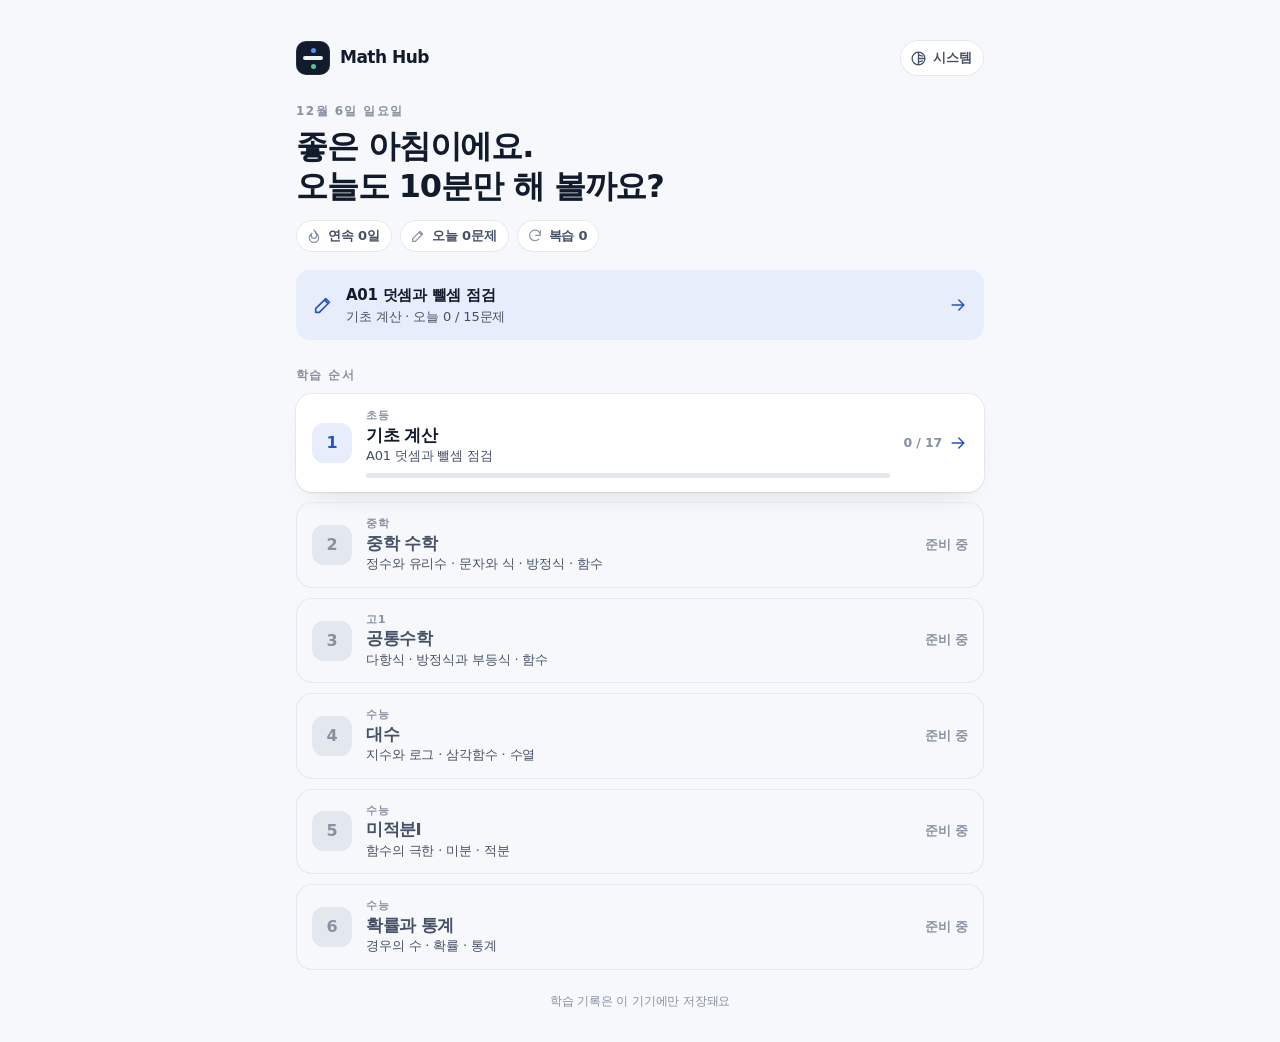
==== docs/index.html @ 7d5328c9 "공통 엔진과 첫 단원 A01 덧셈과 뺄셈 점검 - 엔진: 씨앗 난수, 유형 템플릿 등록·문제 생성, 정답 판정(흔한 실수 설명),   진도(단계, 최근 10문제 중 9문제 통과)," ====
<!doctype html>
<html lang="ko" data-theme="light">
<head>
<meta charset="utf-8">
<meta name="viewport" content="width=device-width, initial-scale=1, viewport-fit=cover">
<meta name="theme-color" content="#F6F8FB">
<title>Math Hub — 기초 계산부터 수능 수학까지</title>
<meta name="description" content="초등 계산부터 수능 수학까지, 하루 10~20분씩 이어 가는 수학 학습 앱">
<link rel="icon" href="data:image/svg+xml,%3Csvg xmlns='http://www.w3.org/2000/svg' viewBox='0 0 256 256'%3E%3Crect width='256' height='256' rx='56' fill='%23111B2B'/%3E%3Ccircle cx='128' cy='68' r='18' fill='%235E8BFF'/%3E%3Crect x='52' y='114' width='152' height='28' rx='14' fill='%23EEF1F6'/%3E%3Ccircle cx='128' cy='188' r='18' fill='%234FC891'/%3E%3C/svg%3E">
<link rel="manifest" href="manifest.webmanifest">
<link rel="apple-touch-icon" href="icons/apple-touch-icon.png">
<meta name="apple-mobile-web-app-capable" content="yes">
<meta name="mobile-web-app-capable" content="yes">
<meta name="apple-mobile-web-app-title" content="Math Hub">
<meta name="apple-mobile-web-app-status-bar-style" content="default">
<meta name="format-detection" content="telephone=no">
<script>
/* 첫 페인트 전에 테마 적용 */
(function () { try { var t = localStorage.getItem('mathhub.theme') || 'auto'; if (t !== 'light' && t !== 'dark') t = matchMedia('(prefers-color-scheme: dark)').matches ? 'dark' : 'light'; document.documentElement.dataset.theme = t; } catch (e) {} })();
</script>
<style>
/* Math Hub 허브 화면 — 무채색 바탕에 강조색(파랑) 하나만 쓴다. */
:root {
  --bg: #F6F8FB; --surface: #FFFFFF; --ink: #111B2B; --ink-2: #465166; --muted: #8791A1; --line: #E4E8EF; --track: #E3E7EE;
  --brand: #2752C4; --soft: #E7EDFB;
  --shadow: 0 0 0 1px rgba(20, 30, 50, .06), 0 1px 2px rgba(20, 20, 30, .04), 0 16px 32px -20px rgba(20, 20, 30, .18);
  --sans: -apple-system, BlinkMacSystemFont, "Pretendard", "Apple SD Gothic Neo", "Noto Sans KR", "Malgun Gothic", system-ui, sans-serif;
}
[data-theme="dark"] {
  --bg: #0C111B; --surface: #141B28; --ink: #EEF1F6; --ink-2: #B4BDCC; --muted: #77839A; --line: #243044; --track: #212B3C;
  --brand: #9DB8FF; --soft: #1B2747;
  --shadow: 0 0 0 1px rgba(255, 255, 255, .06), 0 16px 32px -20px rgba(0, 0, 0, .7);
  color-scheme: dark;
}
* { box-sizing: border-box; margin: 0; }
html { -webkit-text-size-adjust: 100%; -webkit-tap-highlight-color: transparent; }
body { background: var(--bg); color: var(--ink); font: 15px/1.5 var(--sans); letter-spacing: -.01em; -webkit-font-smoothing: antialiased; }
a { color: inherit; text-decoration: none; touch-action: manipulation; }
button { font: inherit; color: inherit; background: none; border: 0; padding: 0; cursor: pointer; touch-action: manipulation; }
:focus-visible { outline: 2px solid var(--ink); outline-offset: 2px; border-radius: 10px; }
svg.ic { width: 20px; height: 20px; fill: none; stroke: currentColor; stroke-width: 1.8; stroke-linecap: round; stroke-linejoin: round; flex: none; }

.page { max-width: 720px; margin: 0 auto; padding: calc(18px + env(safe-area-inset-top)) max(16px, env(safe-area-inset-right)) calc(32px + env(safe-area-inset-bottom)) max(16px, env(safe-area-inset-left)); }
.top { display: flex; align-items: center; justify-content: space-between; gap: 12px; }
.logo { display: flex; align-items: center; gap: 10px; font-weight: 750; font-size: 17px; letter-spacing: -.03em; }
.logo i { width: 34px; height: 34px; border-radius: 10px; background: #111B2B; display: flex; flex-direction: column; align-items: center; justify-content: center; gap: 3.5px; box-shadow: inset 0 0 0 1px rgba(255, 255, 255, .08); }
.logo i b { display: block; width: 5px; height: 5px; border-radius: 50%; }
.logo i b:nth-child(2) { width: 20px; height: 4px; border-radius: 2px; }
.theme { display: inline-flex; align-items: center; gap: 6px; height: 36px; padding: 0 12px 0 10px; border-radius: 999px; color: var(--ink-2); font-size: 13px; font-weight: 600; box-shadow: inset 0 0 0 1px var(--line); background: var(--surface); }
.theme .ic { width: 17px; height: 17px; }

.hello { margin-top: 26px; }
.hello small { display: block; font-size: 12px; font-weight: 650; letter-spacing: .12em; color: var(--muted); }
.hello h1 { font-size: clamp(24px, 6.4vw, 32px); line-height: 1.25; letter-spacing: -.035em; margin-top: 6px; word-break: keep-all; }
.pills { display: flex; flex-wrap: wrap; gap: 8px; margin-top: 14px; }
.pill { display: inline-flex; align-items: center; gap: 6px; height: 32px; padding: 0 12px 0 10px; border-radius: 999px; background: var(--surface); box-shadow: inset 0 0 0 1px var(--line); font-size: 13px; font-weight: 650; color: var(--ink-2); font-variant-numeric: tabular-nums; }
.pill .ic { width: 16px; height: 16px; color: var(--muted); }

.next { display: flex; align-items: center; gap: 12px; margin-top: 18px; padding: 14px 16px; border-radius: 14px; background: var(--soft); color: var(--ink); }
.next > .ic { color: var(--brand); width: 22px; height: 22px; }
.next .txt { flex: 1; min-width: 0; }
.next .txt b, .next .txt small { display: block; overflow: hidden; text-overflow: ellipsis; white-space: nowrap; }
.next .txt b { font-size: 15px; font-weight: 700; letter-spacing: -.02em; } .next .txt small { font-size: 13px; color: var(--ink-2); }
.next .go { color: var(--brand); display: flex; }

.sec { margin-top: 26px; font-size: 12px; font-weight: 650; letter-spacing: .12em; color: var(--muted); }
.areas { display: grid; gap: 10px; margin-top: 10px; }
.area { display: flex; align-items: center; gap: 14px; padding: 14px 16px; border-radius: 16px; background: var(--surface); box-shadow: var(--shadow); transition: transform .15s; }
a.area:active { transform: scale(.985); }
.area .no { width: 40px; height: 40px; border-radius: 12px; display: grid; place-items: center; flex: none; background: var(--soft); color: var(--brand); font-weight: 750; font-size: 16px; font-variant-numeric: tabular-nums; }
.area .txt { flex: 1; min-width: 0; }
.area .txt small { display: block; font-size: 11px; font-weight: 650; letter-spacing: .08em; color: var(--muted); }
.area .txt b { display: block; font-size: 16.5px; font-weight: 750; letter-spacing: -.03em; line-height: 1.3; }
.area .txt p { font-size: 13px; color: var(--ink-2); overflow: hidden; text-overflow: ellipsis; white-space: nowrap; }
.area .bar { height: 5px; border-radius: 999px; background: var(--track); overflow: hidden; margin-top: 8px; }
.area .bar i { display: block; height: 100%; border-radius: 999px; background: var(--brand); }
.area .side { flex: none; display: flex; align-items: center; gap: 6px; font-size: 12.5px; font-weight: 650; color: var(--muted); font-variant-numeric: tabular-nums; }
.area .side .ic { color: var(--brand); }
.area.soon { box-shadow: inset 0 0 0 1px var(--line); background: transparent; }
.area.soon .no { background: var(--track); color: var(--muted); }
.area.soon .txt b { color: var(--ink-2); }
.foot { margin-top: 22px; text-align: center; font-size: 12px; color: var(--muted); }

@media (min-width: 860px) { .page { padding-top: 40px; } a.area:hover { transform: translateY(-2px); } }
@media (prefers-reduced-motion: reduce) { .area { transition: none; } }
</style>
</head>
<body>
<div class="page" id="page"></div>
<noscript><p style="padding:24px">이 앱은 JavaScript가 필요합니다.</p></noscript>
<script src="shared/hub.js" data-root="./"></script>
<script src="shared/map.js"></script>
<script src="shared/engine/progress.js"></script>
<script>
(function () {
  'use strict';
  var MH = window.MH;
  var ICON = {
    auto: 'M12 3a9 9 0 1 0 0 18 9 9 0 0 0 0-18zM12 3v18M12 7l5.5 1.5M12 12h9M12 17l5.5-1.5',
    light: 'M12 4V2M12 22v-2M4 12H2M22 12h-2M5.6 5.6 4.2 4.2M19.8 19.8l-1.4-1.4M5.6 18.4l-1.4 1.4M19.8 4.2l-1.4 1.4M12 7.5a4.5 4.5 0 1 1 0 9 4.5 4.5 0 0 1 0-9z',
    dark: 'M20 14.5A8 8 0 0 1 9.5 4 8 8 0 1 0 20 14.5z',
    flame: 'M12 3c1 3 4 4.5 4 8.5a4 4 0 0 1-8 0c0-1.5.5-2.5 1-3.5C6.5 9.5 5 12 5 14.5a7 7 0 0 0 14 0C19 9 14.5 6.5 12 3z',
    review: 'M20 11a8 8 0 1 0-2.3 5.7M20 4v7h-7',
    pencil: 'M4 20h4L19 9l-4-4L4 16zM13.5 6.5l4 4',
    arrow: 'M5 12h14M13 6l6 6-6 6',
    clock: 'M12 3a9 9 0 1 0 0 18 9 9 0 0 0 0-18zM12 7.5V12l3 2'
  };
  var ic = function (n) { return '<svg class="ic" viewBox="0 0 24 24" aria-hidden="true"><path d="' + ICON[n] + '"/></svg>'; };
  var esc = function (s) { return String(s).replace(/[&<>"']/g, function (c) { return { '&': '&amp;', '<': '&lt;', '>': '&gt;', '"': '&quot;', "'": '&#39;' }[c]; }); };
  var num = function (n) { return Number(n).toLocaleString('ko-KR'); };
  var MODE_LABEL = { auto: '시스템', light: '라이트', dark: '다크' };

  /* 영역 목록과 숫자는 단원 지도(shared/map.js)와 진도 기록(shared/engine/progress.js)에서 읽는다. */
  function areaRow(a, i, pr, next) {
    var head = '<span class="no">' + (i + 1) + '</span><span class="txt"><small>' + a.level + '</small><b>' + a.name + '</b>';
    if (!pr.ready) return '<div class="area soon">' + head + '<p>' + a.desc + '</p></span><span class="side">준비 중</span></div>';
    return '<a class="area" href="' + a.key + '/">' + head + '<p>' + esc(next || a.desc) + '</p>'
      + '<div class="bar"><i style="width:' + (pr.done * 100 / pr.total) + '%"></i></div></span>'
      + '<span class="side">' + num(pr.done) + ' / ' + num(pr.total) + ic('arrow') + '</span></a>';
  }

  function render() {
    MH.apply();
    var P = MH.progress, AREAS = MH.MAP.stages;
    P.load();
    var t = MH.dnum(), now = new Date(), h = now.getHours(), mode = MH.mode();
    var today = P.day(t).n, streak = P.streak(t), due = P.s.reviews.filter(function (r) { return r.due <= t; }).length;
    var rows = AREAS.map(function (a) {
      var cur = P.currentUnit(a.id);
      return { a: a, pr: P.stageProgress(a.id), cur: cur && MH.MAP.unit(cur) };
    });
    /* 이어서 할 영역: 공부할 단원이 열려 있는 가장 아래 영역 */
    var go = rows.filter(function (x) { return x.pr.ready && x.cur; })[0], next;
    if (go) next = { href: go.a.key + '/', icon: due ? 'review' : 'pencil',
      head: due ? '복습 ' + num(due) + '문제가 기다려요' : go.cur.id + ' ' + go.cur.title,
      sub: due ? '틀렸던 유형을 다시 풀면 오래 기억에 남아요' : go.a.name + ' · 오늘 ' + num(today) + ' / ' + num(P.s.settings.goal) + '문제' };
    else if ((go = rows.filter(function (x) { return x.pr.ready; }).pop()) && due) next = { href: go.a.key + '/', icon: 'review', head: '복습 ' + num(due) + '문제가 기다려요', sub: '틀렸던 유형을 다시 풀면 오래 기억에 남아요' };
    var hello = h < 5 ? '늦은 시간까지 수고해요' : h < 12 ? '좋은 아침이에요' : h < 18 ? '좋은 오후예요' : '좋은 저녁이에요';
    var date = (now.getMonth() + 1) + '월 ' + now.getDate() + '일 ' + '일월화수목금토'[now.getDay()] + '요일';
    document.getElementById('page').innerHTML =
      '<header class="top"><span class="logo"><i><b style="background:#5E8BFF"></b><b style="background:#EEF1F6"></b><b style="background:#4FC891"></b></i>Math Hub</span>'
      + '<button class="theme" id="theme" aria-label="테마 바꾸기: 지금 ' + MODE_LABEL[mode] + '">' + ic(mode) + MODE_LABEL[mode] + '</button></header>'
      + '<section class="hello"><small>' + date + '</small><h1>' + hello + '.<br>오늘도 10분만 해 볼까요?</h1>'
      + '<div class="pills"><span class="pill">' + ic('flame') + '연속 ' + streak + '일</span><span class="pill">' + ic('pencil') + '오늘 ' + num(today) + '문제</span><span class="pill">' + ic('review') + '복습 ' + num(due) + '</span></div></section>'
      + (next ? '<a class="next" href="' + next.href + '">' + ic(next.icon) + '<span class="txt"><b>' + esc(next.head) + '</b><small>' + esc(next.sub) + '</small></span><span class="go">' + ic('arrow') + '</span></a>'
        : '<div class="next">' + ic('clock') + '<span class="txt"><b>다음 단원을 준비하고 있어요</b><small>열린 단원을 모두 통과했어요</small></span></div>')
      + '<h2 class="sec">학습 순서</h2>'
      + '<section class="areas">' + rows.map(function (x, i) { return areaRow(x.a, i, x.pr, x.cur && (x.cur.id + ' ' + x.cur.title)); }).join('') + '</section>'
      + '<p class="foot">학습 기록은 이 기기에만 저장돼요</p>';
    document.getElementById('theme').onclick = function () {
      MH.setMode(MH.MODES[(MH.MODES.indexOf(MH.mode()) + 1) % MH.MODES.length]);
      render();
    };
  }

  MH.onSystemChange(render);
  addEventListener('pageshow', render);                 /* 영역 앱에서 돌아왔을 때 숫자를 새로 읽는다 */
  document.addEventListener('visibilitychange', function () { if (!document.hidden) render(); });
  render();
})();
</script>
</body>
</html>
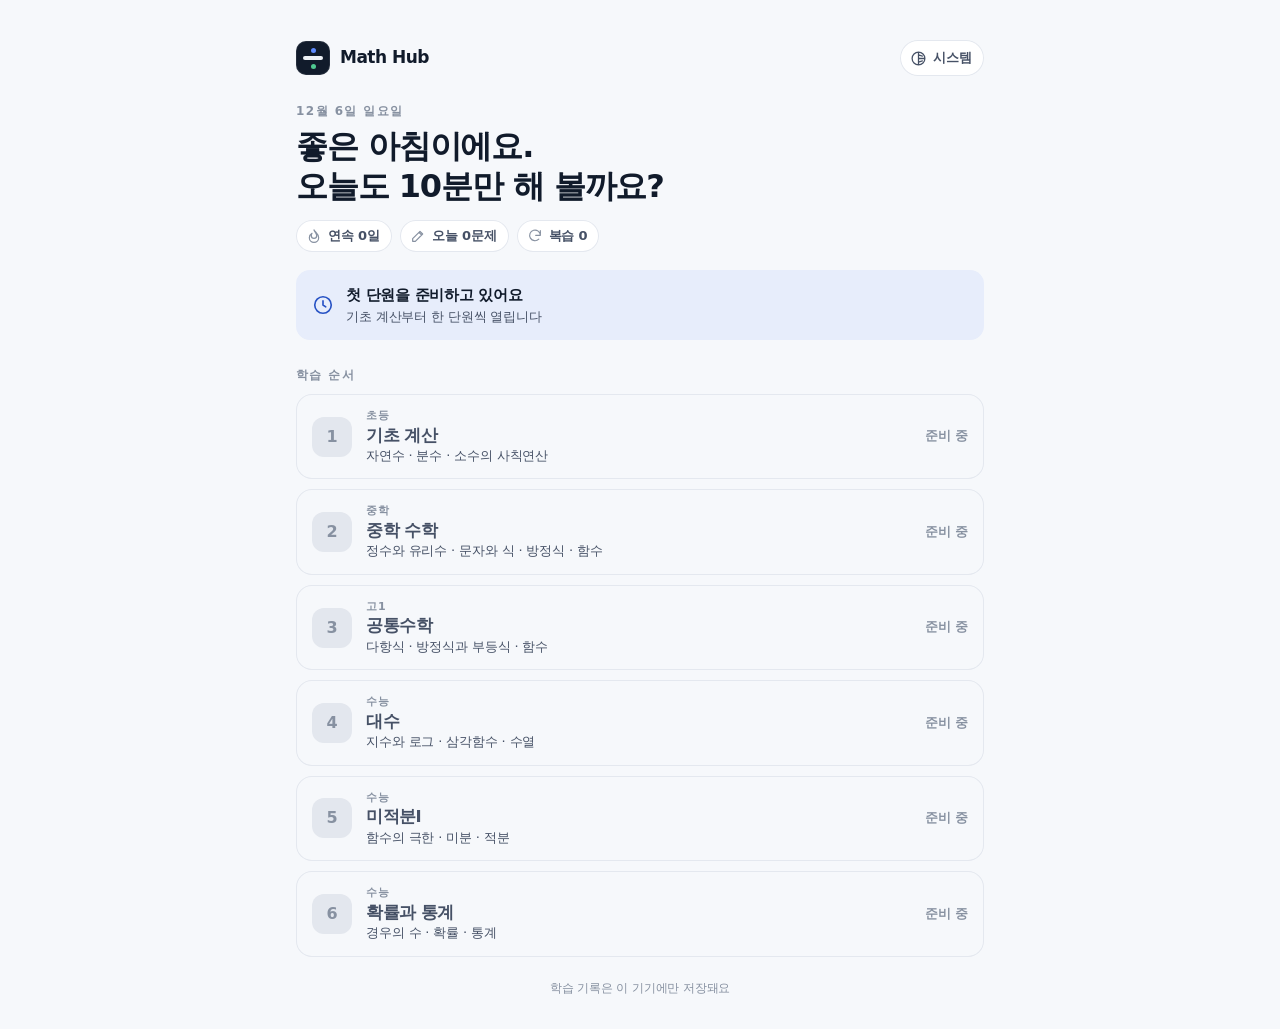
==== commit adae7fbd: "허브 화면과 PWA 뼈대 - docs/: 허브 화면(학습 순서 6개 영역, 모두 준비 중), 매니페스트, 서비스워커, 아이콘 - shared/hub.js: 테마, 영역 요약, 서비" ====
--- a/docs/index.html
+++ b/docs/index.html
@@ -89,8 +89,6 @@
 <div class="page" id="page"></div>
 <noscript><p style="padding:24px">이 앱은 JavaScript가 필요합니다.</p></noscript>
 <script src="shared/hub.js" data-root="./"></script>
-<script src="shared/map.js"></script>
-<script src="shared/engine/progress.js"></script>
 <script>
 (function () {
   'use strict';
@@ -110,31 +108,41 @@
   var num = function (n) { return Number(n).toLocaleString('ko-KR'); };
   var MODE_LABEL = { auto: '시스템', light: '라이트', dark: '다크' };
 
-  /* 영역 목록과 숫자는 단원 지도(shared/map.js)와 진도 기록(shared/engine/progress.js)에서 읽는다. */
-  function areaRow(a, i, pr, next) {
+  /* 영역 목록(아래에서 위로 올라가는 순서). ready: 앱이 만들어진 영역만 true — 폴더 이름은 key 와 같다. */
+  var AREAS = [
+    { key: 'basic', level: '초등', name: '기초 계산', desc: '자연수 · 분수 · 소수의 사칙연산', ready: false },
+    { key: 'middle', level: '중학', name: '중학 수학', desc: '정수와 유리수 · 문자와 식 · 방정식 · 함수', ready: false },
+    { key: 'common', level: '고1', name: '공통수학', desc: '다항식 · 방정식과 부등식 · 함수', ready: false },
+    { key: 'algebra', level: '수능', name: '대수', desc: '지수와 로그 · 삼각함수 · 수열', ready: false },
+    { key: 'calculus', level: '수능', name: '미적분Ⅰ', desc: '함수의 극한 · 미분 · 적분', ready: false },
+    { key: 'stats', level: '수능', name: '확률과 통계', desc: '경우의 수 · 확률 · 통계', ready: false }
+  ];
+
+  function areaRow(a, i, s) {
     var head = '<span class="no">' + (i + 1) + '</span><span class="txt"><small>' + a.level + '</small><b>' + a.name + '</b>';
-    if (!pr.ready) return '<div class="area soon">' + head + '<p>' + a.desc + '</p></span><span class="side">준비 중</span></div>';
-    return '<a class="area" href="' + a.key + '/">' + head + '<p>' + esc(next || a.desc) + '</p>'
-      + '<div class="bar"><i style="width:' + (pr.done * 100 / pr.total) + '%"></i></div></span>'
-      + '<span class="side">' + num(pr.done) + ' / ' + num(pr.total) + ic('arrow') + '</span></a>';
+    if (!a.ready) return '<div class="area soon">' + head + '<p>' + a.desc + '</p></span><span class="side">준비 중</span></div>';
+    var pct = s.total ? Math.max(0, Math.min(100, s.done / s.total * 100)) : 0;
+    return '<a class="area" href="' + a.key + '/">' + head + '<p>' + esc(s.next || a.desc) + '</p>'
+      + '<div class="bar"><i style="width:' + pct + '%"></i></div></span>'
+      + '<span class="side">' + (s.total ? num(s.done) + ' / ' + num(s.total) : '') + ic('arrow') + '</span></a>';
   }
 
   function render() {
     MH.apply();
-    var P = MH.progress, AREAS = MH.MAP.stages;
-    P.load();
     var t = MH.dnum(), now = new Date(), h = now.getHours(), mode = MH.mode();
-    var today = P.day(t).n, streak = P.streak(t), due = P.s.reviews.filter(function (r) { return r.due <= t; }).length;
-    var rows = AREAS.map(function (a) {
-      var cur = P.currentUnit(a.id);
-      return { a: a, pr: P.stageProgress(a.id), cur: cur && MH.MAP.unit(cur) };
-    });
-    /* 이어서 할 영역: 공부할 단원이 열려 있는 가장 아래 영역 */
-    var go = rows.filter(function (x) { return x.pr.ready && x.cur; })[0], next;
-    if (go) next = { href: go.a.key + '/', icon: due ? 'review' : 'pencil',
-      head: due ? '복습 ' + num(due) + '문제가 기다려요' : go.cur.id + ' ' + go.cur.title,
-      sub: due ? '틀렸던 유형을 다시 풀면 오래 기억에 남아요' : go.a.name + ' · 오늘 ' + num(today) + ' / ' + num(P.s.settings.goal) + '문제' };
-    else if ((go = rows.filter(function (x) { return x.pr.ready; }).pop()) && due) next = { href: go.a.key + '/', icon: 'review', head: '복습 ' + num(due) + '문제가 기다려요', sub: '틀렸던 유형을 다시 풀면 오래 기억에 남아요' };
+    var sums = AREAS.map(function (a) { return MH.readSummary(a.key); });
+    /* 영역을 합친 하루 기록: 오늘 푼 문제 수 · 연속 일수 · 복습할 문제 수 */
+    var solved = function (d) { return sums.reduce(function (n, s) { return n + ((s.days && s.days[d]) || 0); }, 0); };
+    var today = solved(t), streak = 0, d = today ? t : t - 1;
+    while (solved(d) > 0) { streak++; d--; }
+    var due = sums.reduce(function (n, s) { return n + (s.due || 0); }, 0);
+    /* 이어서 할 영역: 복습이 가장 많이 밀린 영역 → 아직 다 끝내지 않은 가장 아래 영역 */
+    var ready = AREAS.map(function (a, i) { return { a: a, s: sums[i] }; }).filter(function (x) { return x.a.ready; });
+    var go = ready.filter(function (x) { return x.s.due > 0; }).sort(function (x, y) { return y.s.due - x.s.due; })[0];
+    var next;
+    if (go) next = { href: go.a.key + '/', icon: 'review', head: go.a.name + ' 복습 ' + num(go.s.due) + '문제가 기다려요', sub: '틀렸던 유형을 다시 풀면 오래 기억에 남아요' };
+    else if ((go = ready.filter(function (x) { return !x.s.total || x.s.done < x.s.total; })[0] || ready[ready.length - 1]))
+      next = { href: go.a.key + '/', icon: 'pencil', head: go.s.next || go.a.name + ' 시작하기', sub: go.a.name + ' · 오늘 ' + num(today) + '문제 풀었어요' };
     var hello = h < 5 ? '늦은 시간까지 수고해요' : h < 12 ? '좋은 아침이에요' : h < 18 ? '좋은 오후예요' : '좋은 저녁이에요';
     var date = (now.getMonth() + 1) + '월 ' + now.getDate() + '일 ' + '일월화수목금토'[now.getDay()] + '요일';
     document.getElementById('page').innerHTML =
@@ -143,9 +151,9 @@
       + '<section class="hello"><small>' + date + '</small><h1>' + hello + '.<br>오늘도 10분만 해 볼까요?</h1>'
       + '<div class="pills"><span class="pill">' + ic('flame') + '연속 ' + streak + '일</span><span class="pill">' + ic('pencil') + '오늘 ' + num(today) + '문제</span><span class="pill">' + ic('review') + '복습 ' + num(due) + '</span></div></section>'
       + (next ? '<a class="next" href="' + next.href + '">' + ic(next.icon) + '<span class="txt"><b>' + esc(next.head) + '</b><small>' + esc(next.sub) + '</small></span><span class="go">' + ic('arrow') + '</span></a>'
-        : '<div class="next">' + ic('clock') + '<span class="txt"><b>다음 단원을 준비하고 있어요</b><small>열린 단원을 모두 통과했어요</small></span></div>')
+        : '<div class="next">' + ic('clock') + '<span class="txt"><b>첫 단원을 준비하고 있어요</b><small>기초 계산부터 한 단원씩 열립니다</small></span></div>')
       + '<h2 class="sec">학습 순서</h2>'
-      + '<section class="areas">' + rows.map(function (x, i) { return areaRow(x.a, i, x.pr, x.cur && (x.cur.id + ' ' + x.cur.title)); }).join('') + '</section>'
+      + '<section class="areas">' + AREAS.map(function (a, i) { return areaRow(a, i, sums[i]); }).join('') + '</section>'
       + '<p class="foot">학습 기록은 이 기기에만 저장돼요</p>';
     document.getElementById('theme').onclick = function () {
       MH.setMode(MH.MODES[(MH.MODES.indexOf(MH.mode()) + 1) % MH.MODES.length]);
